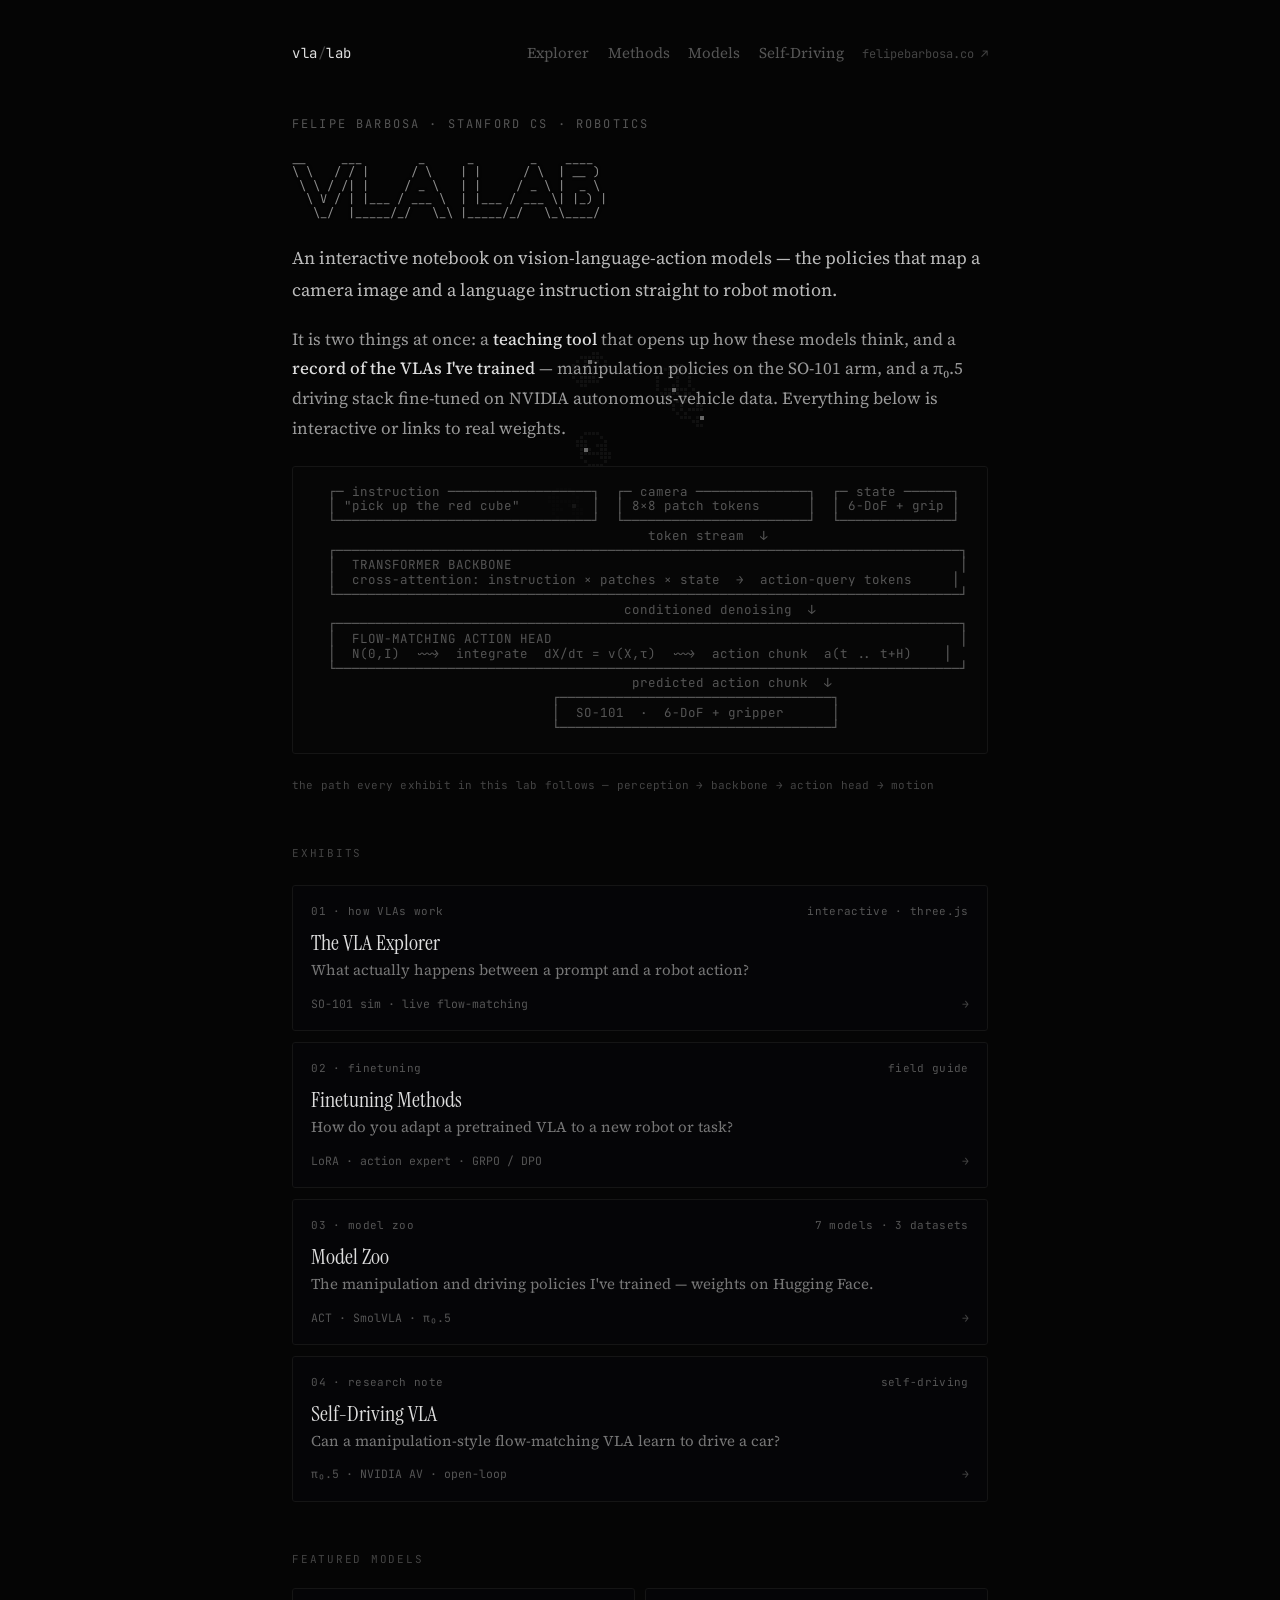
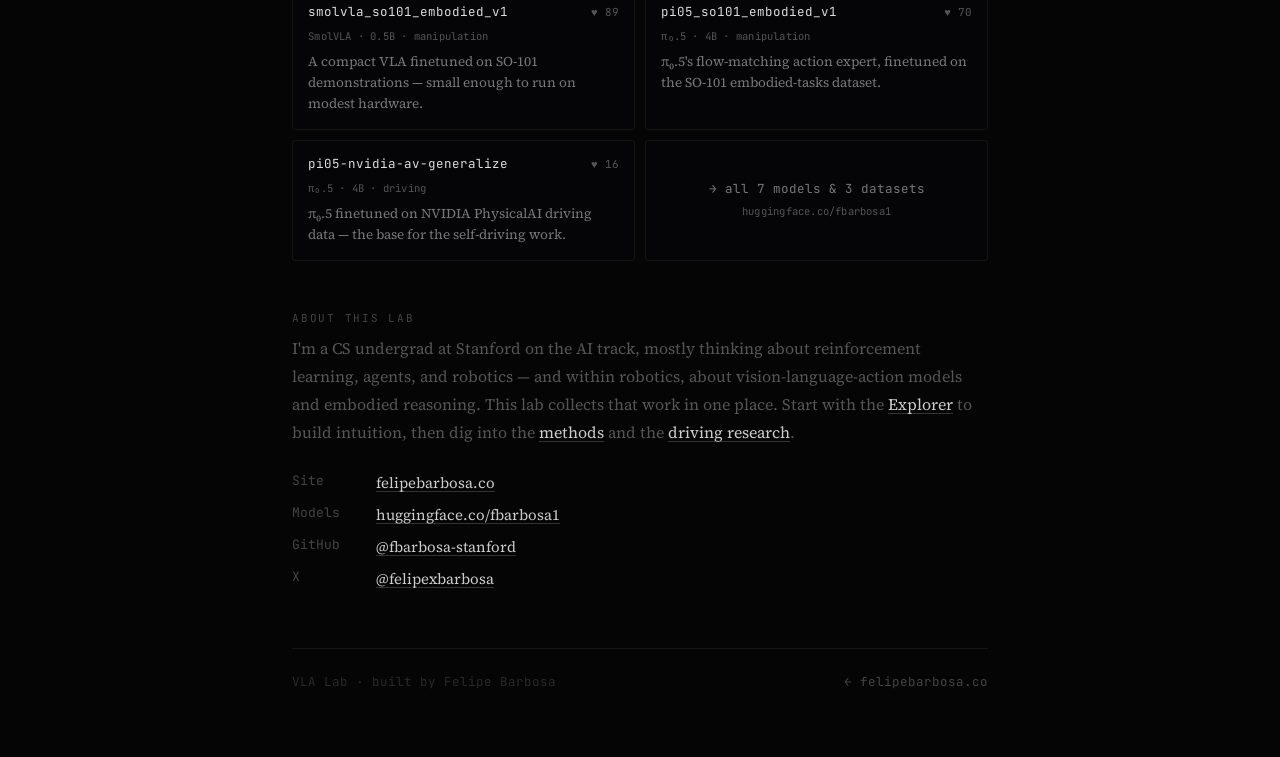
==== index.html @ add1d4a4 "VLA Lab: interactive VLA Explorer, model zoo, and CS submission. Felipe Barbosa — datasets, trained " ====
<!DOCTYPE html>
<html lang="en">
<head>
  <meta charset="UTF-8" />
  <meta name="viewport" content="width=device-width, initial-scale=1.0" />
  <meta name="description" content="VLA Lab — an interactive notebook on vision-language-action models, by Felipe Barbosa." />
  <title>VLA Lab — Felipe Barbosa</title>
  <link rel="icon" type="image/png" href="https://www.felipebarbosa.co/favicon.png" />
  <link rel="preconnect" href="https://fonts.googleapis.com" />
  <link rel="preconnect" href="https://fonts.gstatic.com" crossorigin />
  <link href="https://fonts.googleapis.com/css2?family=Instrument+Serif:ital@0;1&family=Source+Serif+4:ital,opsz,wght@0,8..60,300;0,8..60,400;0,8..60,500;1,8..60,300&family=JetBrains+Mono:wght@400;500&display=swap" rel="stylesheet" />
  <link rel="stylesheet" href="css/lab.css" />
</head>
<body>
<canvas id="bg" aria-hidden="true"></canvas>

<div class="wrap">
  <header class="site-head">
    <a class="brand" href="index.html">vla<b>/</b>lab</a>
    <nav class="site-nav">
      <a href="explorer.html">Explorer</a>
      <a href="methods.html">Methods</a>
      <a href="models.html">Models</a>
      <a href="driving.html">Self-Driving</a>
      <a class="ext" href="https://www.felipebarbosa.co/" target="_blank" rel="noopener">felipebarbosa.co ↗</a>
    </nav>
  </header>

  <main>
    <div class="eyebrow">Felipe Barbosa · Stanford CS · robotics</div>

    <pre class="ascii ascii-hero" aria-label="VLA LAB">
__     ___        _      _        _    ____
\ \   / / |      / \    | |      / \  | __ )
 \ \ / /| |     / _ \   | |     / _ \ |  _ \
  \ V / | |___ / ___ \  | |___ / ___ \| |_) |
   \_/  |_____/_/   \_\ |_____/_/   \_\____/ </pre>

    <p class="lead">An interactive notebook on vision-language-action models — the policies
      that map a camera image and a language instruction straight to robot motion.</p>

    <p>It is two things at once: a <strong>teaching tool</strong> that opens up how these models
      think, and a <strong>record of the VLAs I've trained</strong> — manipulation policies on the
      SO-101 arm, and a π₀.5 driving stack fine-tuned on NVIDIA autonomous-vehicle data. Everything
      below is interactive or links to real weights.</p>

    <pre class="ascii ascii-diagram" aria-label="VLA pipeline">  ┌─ instruction ──────────────────┐  ┌─ camera ──────────────┐  ┌─ state ──────┐
  │ "pick up the red cube"         │  │ 8×8 patch tokens      │  │ 6-DoF + grip │
  └────────────────────────────────┘  └───────────────────────┘  └──────────────┘
                                          token stream  ↓
  ┌──────────────────────────────────────────────────────────────────────────────┐
  │  TRANSFORMER BACKBONE                                                        │
  │  cross-attention: instruction × patches × state  →  action-query tokens     │
  └──────────────────────────────────────────────────────────────────────────────┘
                                       conditioned denoising  ↓
  ┌──────────────────────────────────────────────────────────────────────────────┐
  │  FLOW-MATCHING ACTION HEAD                                                   │
  │  N(0,I)  ~~>  integrate  dX/dτ = v(X,τ)  ~~>  action chunk  a(t .. t+H)    │
  └──────────────────────────────────────────────────────────────────────────────┘
                                        predicted action chunk  ↓
                              ┌──────────────────────────────────┐
                              │  SO-101  ·  6-DoF + gripper      │
                              └──────────────────────────────────┘</pre>
    <div class="ascii-cap">the path every exhibit in this lab follows — perception → backbone → action head → motion</div>

    <div class="section-eyebrow">Exhibits</div>
    <div class="exhibits">
      <a class="exhibit" href="explorer.html">
        <div class="exhibit-top"><span>01 · how VLAs work</span><span>interactive · three.js</span></div>
        <div class="exhibit-title">The VLA Explorer</div>
        <div class="exhibit-q">What actually happens between a prompt and a robot action?</div>
        <div class="exhibit-meta"><span>SO-101 sim · live flow-matching</span><span class="arrow">→</span></div>
      </a>
      <a class="exhibit" href="methods.html">
        <div class="exhibit-top"><span>02 · finetuning</span><span>field guide</span></div>
        <div class="exhibit-title">Finetuning Methods</div>
        <div class="exhibit-q">How do you adapt a pretrained VLA to a new robot or task?</div>
        <div class="exhibit-meta"><span>LoRA · action expert · GRPO / DPO</span><span class="arrow">→</span></div>
      </a>
      <a class="exhibit" href="models.html">
        <div class="exhibit-top"><span>03 · model zoo</span><span>7 models · 3 datasets</span></div>
        <div class="exhibit-title">Model Zoo</div>
        <div class="exhibit-q">The manipulation and driving policies I've trained — weights on Hugging Face.</div>
        <div class="exhibit-meta"><span>ACT · SmolVLA · π₀.5</span><span class="arrow">→</span></div>
      </a>
      <a class="exhibit" href="driving.html">
        <div class="exhibit-top"><span>04 · research note</span><span>self-driving</span></div>
        <div class="exhibit-title">Self-Driving VLA</div>
        <div class="exhibit-q">Can a manipulation-style flow-matching VLA learn to drive a car?</div>
        <div class="exhibit-meta"><span>π₀.5 · NVIDIA AV · open-loop</span><span class="arrow">→</span></div>
      </a>
    </div>

    <div class="section-eyebrow">Featured models</div>
    <div class="models-grid">
      <a class="model" href="https://huggingface.co/fbarbosa1/smolvla_so101_embodied_v1" target="_blank" rel="noopener">
        <div class="model-head"><span class="model-name">smolvla_so101_embodied_v1</span><span class="model-stat">♥ 89</span></div>
        <div class="model-tags">SmolVLA · 0.5B · manipulation</div>
        <div class="model-desc">A compact VLA finetuned on SO-101 demonstrations — small enough to run on modest hardware.</div>
      </a>
      <a class="model" href="https://huggingface.co/fbarbosa1/pi05_so101_embodied_v1" target="_blank" rel="noopener">
        <div class="model-head"><span class="model-name">pi05_so101_embodied_v1</span><span class="model-stat">♥ 70</span></div>
        <div class="model-tags">π₀.5 · 4B · manipulation</div>
        <div class="model-desc">π₀.5's flow-matching action expert, finetuned on the SO-101 embodied-tasks dataset.</div>
      </a>
      <a class="model" href="https://huggingface.co/fbarbosa1/pi05-nvidia-av-generalize-012000" target="_blank" rel="noopener">
        <div class="model-head"><span class="model-name">pi05-nvidia-av-generalize</span><span class="model-stat">♥ 16</span></div>
        <div class="model-tags">π₀.5 · 4B · driving</div>
        <div class="model-desc">π₀.5 finetuned on NVIDIA PhysicalAI driving data — the base for the self-driving work.</div>
      </a>
      <a class="model" href="https://huggingface.co/fbarbosa1" target="_blank" rel="noopener" style="justify-content:center;align-items:center;text-align:center;">
        <div class="model-name" style="color:var(--c777)">→ all 7 models &amp; 3 datasets</div>
        <div class="model-tags" style="margin:.3rem 0 0">huggingface.co/fbarbosa1</div>
      </a>
    </div>

    <div class="section-eyebrow">About this lab</div>
    <p class="muted" style="font-size:16px">
      I'm a CS undergrad at Stanford on the AI track, mostly thinking about reinforcement learning,
      agents, and robotics — and within robotics, about vision-language-action models and embodied
      reasoning. This lab collects that work in one place. Start with the
      <a href="explorer.html">Explorer</a> to build intuition, then dig into the
      <a href="methods.html">methods</a> and the <a href="driving.html">driving research</a>.
    </p>

    <ul class="links" style="margin-top:1.5rem">
      <li><span class="label">Site</span> <a href="https://www.felipebarbosa.co/" target="_blank" rel="noopener">felipebarbosa.co</a></li>
      <li><span class="label">Models</span> <a href="https://huggingface.co/fbarbosa1" target="_blank" rel="noopener">huggingface.co/fbarbosa1</a></li>
      <li><span class="label">GitHub</span> <a href="https://github.com/fbarbosa-stanford" target="_blank" rel="noopener">@fbarbosa-stanford</a></li>
      <li><span class="label">X</span> <a href="https://x.com/felipexbarbosa" target="_blank" rel="noopener">@felipexbarbosa</a></li>
    </ul>
  </main>

  <footer class="site-foot">
    <span>VLA Lab · built by Felipe Barbosa</span>
    <span><a href="https://www.felipebarbosa.co/" target="_blank" rel="noopener">← felipebarbosa.co</a></span>
  </footer>
</div>

<script src="js/background.js"></script>
</body>
</html>
---- css/lab.css ----
/* VLA Lab — editorial pages */
@import url('components.css');

/* Legacy aliases → shared components */
.wrap,
.c-wrap {
  position: relative;
  z-index: 1;
  max-width: var(--content);
  margin: 0 auto;
  padding: 2.5rem 2rem 4rem;
}

.site-head,
.c-site-head {
  display: flex;
  align-items: baseline;
  justify-content: space-between;
  gap: 1.5rem;
  flex-wrap: wrap;
  margin-bottom: 3rem;
}
.brand,
.c-brand {
  font-family: var(--mono);
  font-size: 14px;
  letter-spacing: 0.04em;
  color: var(--bright);
  text-decoration: none;
}
.brand:hover,
.c-brand:hover {
  color: #fff;
}
.brand b,
.c-brand b {
  color: var(--c444);
  font-weight: 400;
}
.site-nav,
.c-site-nav {
  display: flex;
  gap: 1.15rem;
  flex-wrap: wrap;
  align-items: baseline;
}
.site-nav a,
.c-site-nav a {
  font-family: var(--serif);
  color: var(--c555);
  text-decoration: none;
  font-size: 15px;
  transition: color 0.15s;
}
.site-nav a:hover,
.c-site-nav a:hover {
  color: var(--bbb);
}
.site-nav a.active,
.c-site-nav a.active {
  color: var(--bright);
}
.site-nav a.ext,
.c-site-nav a.ext {
  font-family: var(--mono);
  font-size: 12px;
  color: var(--c444);
}
.site-nav a.ext:hover,
.c-site-nav a.ext:hover {
  color: var(--c777);
}

.eyebrow,
.c-eyebrow {
  font-family: var(--mono);
  font-size: 12px;
  letter-spacing: 0.18em;
  text-transform: uppercase;
  color: var(--c555);
  margin-bottom: 1.1rem;
}
.section-eyebrow,
.c-section-eyebrow {
  font-family: var(--mono);
  font-size: 11px;
  letter-spacing: 0.16em;
  text-transform: uppercase;
  color: var(--c444);
  margin: 3rem 0 0.4rem;
}
.lead,
.c-lead {
  font-size: 18px;
  color: var(--bbb);
  margin-bottom: 1.2rem;
}
.muted,
.c-muted {
  color: var(--c555);
}

.site-foot,
.c-site-foot {
  margin-top: 3.5rem;
  padding-top: 1.4rem;
  border-top: 1px solid var(--line);
  font-size: 12.5px;
  color: var(--c2a);
  display: flex;
  justify-content: space-between;
  flex-wrap: wrap;
  gap: 1rem;
  font-family: var(--mono);
}
.site-foot a,
.c-site-foot a {
  color: var(--c444);
  text-decoration: none;
}
.site-foot a:hover,
.c-site-foot a:hover {
  color: var(--c777);
}

.links,
.c-links {
  list-style: none;
  display: flex;
  flex-direction: column;
  gap: 0.35rem;
  font-size: 15px;
}
.links li,
.c-links li {
  display: flex;
  gap: 0.75rem;
}
.links .label,
.c-links .label {
  color: var(--c444);
  min-width: 72px;
  font-family: var(--mono);
  font-size: 13px;
}

.tag,
.c-tag {
  font-family: var(--mono);
  font-size: 11px;
  color: var(--c555);
  border: 1px solid var(--line);
  border-radius: var(--radius);
  padding: 1px 6px;
  white-space: nowrap;
}
.pill-row {
  display: flex;
  flex-wrap: wrap;
  gap: 0.4rem;
  margin: 0.6rem 0 1rem;
}
.backlink {
  font-family: var(--mono);
  font-size: 12px;
  color: var(--c444);
  text-decoration: none;
}
.backlink:hover {
  color: var(--c777);
}

/* ---------- ASCII ---------- */
.ascii {
  font-family: var(--mono);
  white-space: pre;
  color: var(--c555);
  line-height: 1.18;
  overflow-x: auto;
}
.ascii::-webkit-scrollbar {
  display: none;
}
.ascii-hero {
  color: #8c8c8c;
  font-size: clamp(6.5px, 1.55vw, 12px);
  line-height: 1.12;
  margin-bottom: 1.4rem;
  text-shadow: 0 0 3px #050505, 0 1px 2px #050505;
}
.ascii-diagram {
  font-size: 12.5px;
  color: var(--c555);
  border: 1px solid var(--line);
  border-radius: var(--radius);
  padding: 1.1rem 1.2rem;
  margin: 1.4rem 0;
  background: var(--surface-inset);
}
.ascii-diagram .hl {
  color: var(--bbb);
}
.ascii-diagram .dim {
  color: var(--c333);
}
.ascii-cap {
  font-family: var(--mono);
  font-size: 11px;
  color: var(--c444);
  margin-top: 0.55rem;
  letter-spacing: 0.02em;
}
.rule {
  font-family: var(--mono);
  color: var(--line);
  white-space: pre;
  overflow: hidden;
  margin: 2.5rem 0;
  font-size: 13px;
  user-select: none;
  height: 1.2em;
}

ul.prose-list {
  list-style: none;
  margin: 0.4rem 0 1rem;
}
ul.prose-list li {
  font-size: 16px;
  color: var(--c777);
  padding-left: 1.1em;
  position: relative;
  margin-bottom: 0.35rem;
  line-height: 1.65;
}
ul.prose-list li::before {
  content: '–';
  position: absolute;
  left: 0;
  color: var(--c333);
}

/* ---------- exhibit cards ---------- */
.exhibits {
  display: grid;
  gap: 0.7rem;
  margin: 1.4rem 0;
}
.exhibit {
  display: block;
  border: 1px solid var(--line);
  border-radius: var(--radius);
  padding: 1rem 1.15rem;
  text-decoration: none;
  background: var(--surface);
  transition: border-color 0.18s, background 0.18s;
}
.exhibit:hover {
  border-color: var(--c333);
  background: var(--surface-hover);
}
.exhibit-top {
  display: flex;
  justify-content: space-between;
  align-items: center;
  font-family: var(--mono);
  font-size: 11px;
  color: var(--c555);
  margin-bottom: 0.55rem;
  letter-spacing: 0.03em;
}
.exhibit-title {
  font-family: var(--display);
  font-size: 22px;
  color: var(--ddd);
  margin-bottom: 0.1rem;
  transition: color 0.18s;
  line-height: 1.15;
}
.exhibit:hover .exhibit-title {
  color: #fff;
}
.exhibit-q {
  font-size: 15px;
  color: var(--c777);
  margin-bottom: 0.65rem;
}
.exhibit-meta {
  display: flex;
  justify-content: space-between;
  align-items: center;
  font-family: var(--mono);
  font-size: 11.5px;
  color: var(--c555);
}
.exhibit-meta .arrow {
  color: var(--c444);
  transition: transform 0.18s, color 0.18s;
}
.exhibit:hover .exhibit-meta .arrow {
  color: var(--bbb);
  transform: translateX(3px);
}

/* ---------- model cards ---------- */
.models-grid {
  display: grid;
  grid-template-columns: 1fr 1fr;
  gap: 0.65rem;
  margin: 1.2rem 0;
}
.model {
  display: flex;
  flex-direction: column;
  border: 1px solid var(--line);
  border-radius: var(--radius);
  padding: 0.85rem 0.95rem;
  text-decoration: none;
  background: var(--surface);
  transition: border-color 0.18s, background 0.18s;
}
.model:hover {
  border-color: var(--c333);
  background: var(--surface-hover);
}
.model-head {
  display: flex;
  justify-content: space-between;
  align-items: baseline;
  gap: 0.5rem;
  margin-bottom: 0.3rem;
}
.model-name {
  font-family: var(--mono);
  font-size: 12.5px;
  color: var(--ddd);
  word-break: break-word;
  line-height: 1.3;
}
.model:hover .model-name {
  color: #fff;
}
.model-stat {
  font-family: var(--mono);
  font-size: 11px;
  color: var(--c555);
  white-space: nowrap;
}
.model-tags {
  font-family: var(--mono);
  font-size: 10.5px;
  color: var(--c555);
  margin-bottom: 0.45rem;
  letter-spacing: 0.02em;
}
.model-desc {
  font-size: 13.5px;
  color: var(--c777);
  line-height: 1.55;
}
.zoo-group {
  font-family: var(--mono);
  font-size: 11px;
  letter-spacing: 0.14em;
  text-transform: uppercase;
  color: var(--c444);
  margin: 2rem 0 0.2rem;
}

.kv {
  display: grid;
  grid-template-columns: 130px 1fr;
  gap: 0.3rem 1rem;
  font-size: 14px;
  margin: 1rem 0;
}
.kv dt {
  font-family: var(--mono);
  font-size: 12px;
  color: var(--c555);
}
.kv dd {
  color: var(--c777);
}

/* ---------- driving rollout ---------- */
.driving-rollout {
  margin: 1.4rem 0 1.8rem;
  border: 1px solid var(--line);
  border-radius: var(--radius);
  background: var(--surface-inset);
  padding: 1rem 1.05rem 1.05rem;
}
.rollout-head {
  display: flex;
  justify-content: space-between;
  align-items: flex-start;
  gap: 1rem;
  flex-wrap: wrap;
  margin-bottom: 0.85rem;
}
.rollout-k {
  font-family: var(--mono);
  font-size: 10.5px;
  letter-spacing: 0.14em;
  text-transform: uppercase;
  color: var(--c444);
  margin-bottom: 0.25rem;
}
.rollout-title {
  font-family: var(--display);
  font-size: 22px;
  line-height: 1.15;
  color: var(--bright);
}
.rollout-metrics {
  display: flex;
  flex-wrap: wrap;
  gap: 0.4rem;
  justify-content: flex-end;
}
.metric {
  font-family: var(--mono);
  font-size: 11px;
  color: var(--c777);
  border: 1px solid var(--line);
  background: #050505;
  border-radius: var(--radius);
  padding: 0.35rem 0.55rem;
  white-space: nowrap;
}
.metric b {
  color: var(--bbb);
  font-weight: 500;
}
.rollout-grid {
  display: grid;
  grid-template-columns: repeat(3, minmax(0, 1fr));
  gap: 0.65rem;
}
.rollout-panel {
  border: 1px solid var(--line);
  border-radius: var(--radius);
  background: #050505;
  padding: 0.8rem;
}
.rollout-mini {
  font-family: var(--mono);
  font-size: 10px;
  letter-spacing: 0.1em;
  text-transform: uppercase;
  color: var(--c555);
  margin-bottom: 0.45rem;
}
.rollout-ascii {
  font-size: 11px;
  line-height: 1.3;
  color: var(--bbb);
  margin: 0;
  overflow: hidden;
}
.rollout-video {
  width: 100%;
  display: block;
  aspect-ratio: 1 / 1;
  object-fit: cover;
  background: #050505;
  border: 1px solid var(--line);
  border-radius: var(--radius);
}
.rollout-note {
  margin-top: 0.45rem;
  font-family: var(--mono);
  font-size: 10px;
  line-height: 1.45;
  color: var(--c555);
  text-transform: uppercase;
  letter-spacing: 0.08em;
}
.metric.bad {
  color: #d8a0a0;
  border-color: #4a2a2a;
}
.metric.bad b {
  color: #e8b4b4;
}
.failure-table {
  width: 100%;
  border-collapse: collapse;
  margin: 0.6rem 0 0;
  font-size: 13px;
}
.failure-table th,
.failure-table td {
  border: 1px solid var(--line);
  padding: 0.45rem 0.55rem;
  text-align: left;
  vertical-align: top;
}
.failure-table th {
  font-family: var(--mono);
  font-size: 10px;
  letter-spacing: 0.08em;
  text-transform: uppercase;
  color: var(--c555);
  background: #050505;
}
.failure-table td {
  color: var(--c777);
}
.failure-table tr.highlight td {
  color: #e8b4b4;
}
.failure-text {
  margin: 0;
  font-size: 14px;
  line-height: 1.6;
  color: var(--c777);
}
.failure-text + .failure-text {
  margin-top: 0.75rem;
}
.zoo-failure-link {
  display: inline-block;
  margin-top: 0.55rem;
  font-family: var(--mono);
  font-size: 11px;
  color: var(--c555);
  text-decoration: none;
}
.zoo-failure-link:hover {
  color: var(--bbb);
}

@media (max-width: 680px) {
  .wrap,
  .c-wrap {
    padding: 2rem 1.25rem 3rem;
  }
  h1 {
    font-size: 31px;
  }
  h2 {
    font-size: 24px;
  }
  .models-grid {
    grid-template-columns: 1fr;
  }
  .kv {
    grid-template-columns: 1fr;
    gap: 0.1rem 0;
  }
  .kv dd {
    margin-bottom: 0.5rem;
  }
  .rollout-grid {
    grid-template-columns: 1fr;
  }
  .rollout-title {
    font-size: 19px;
  }
}
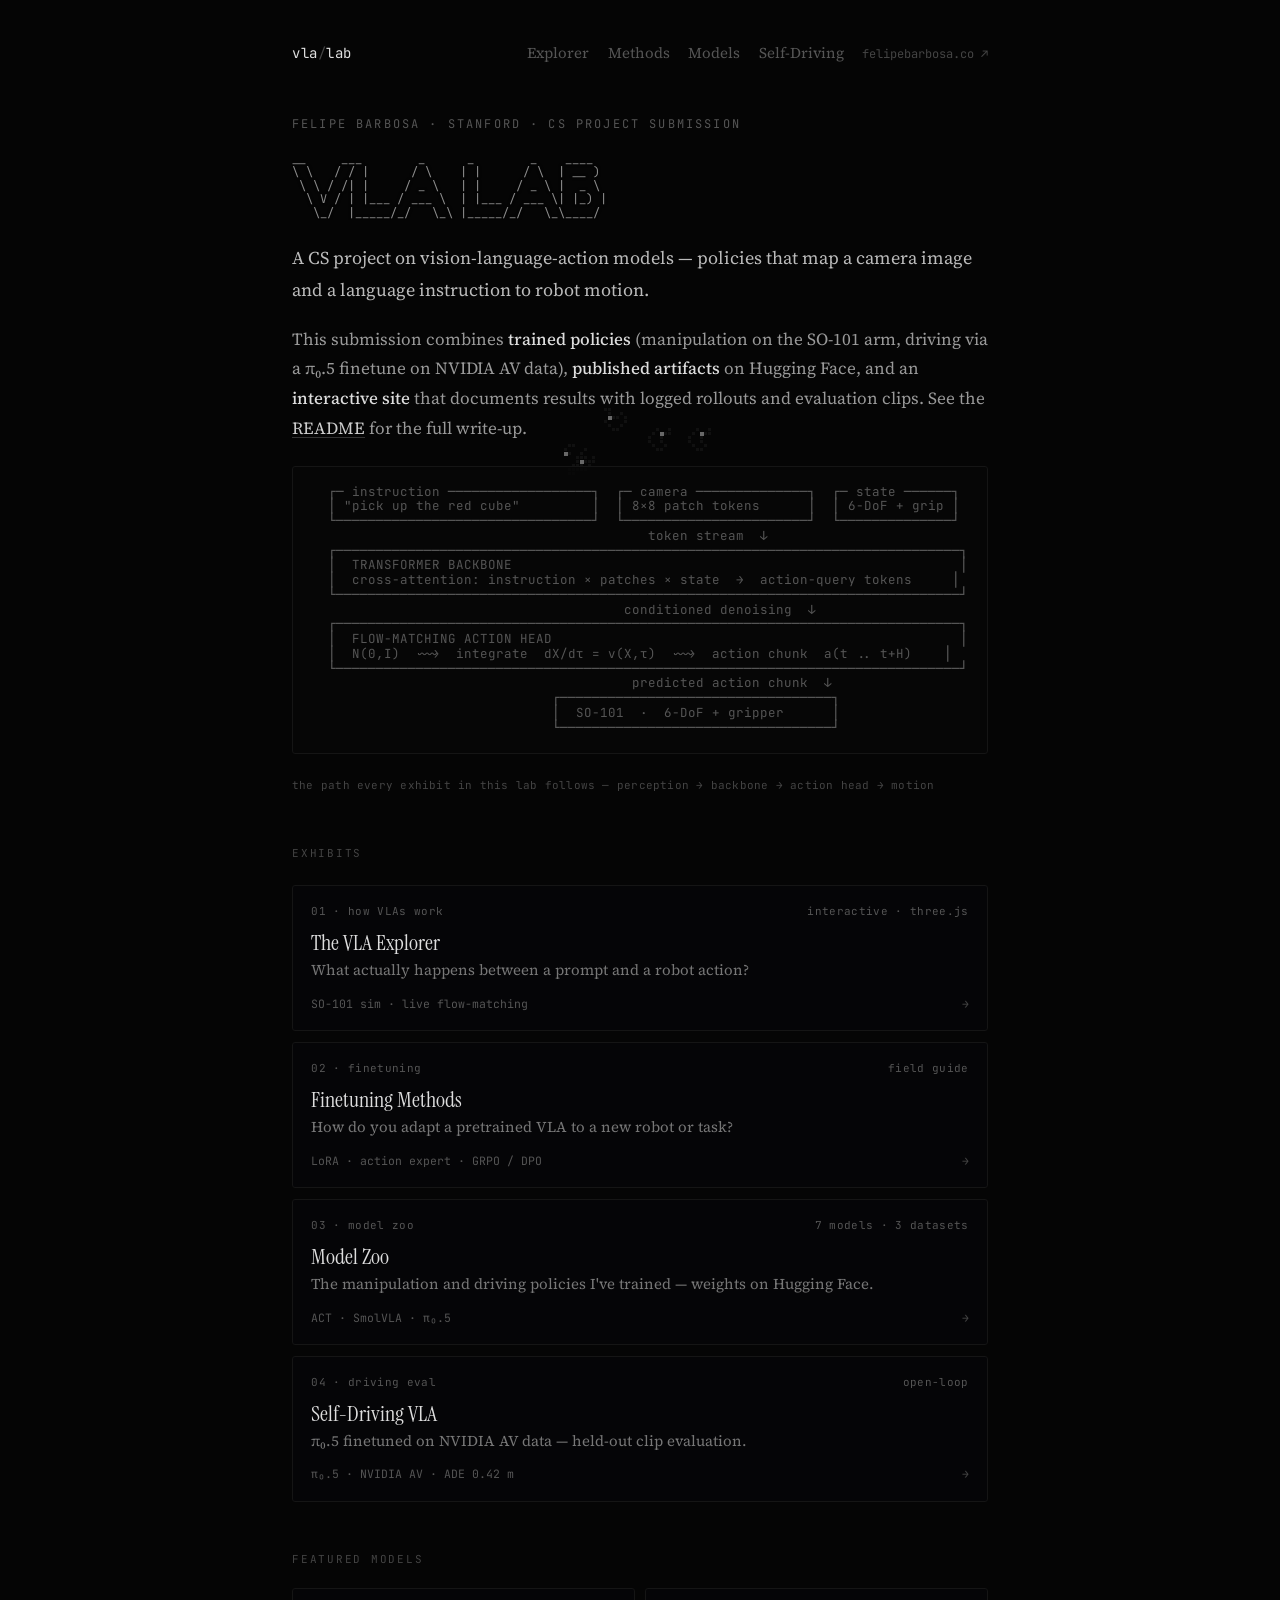
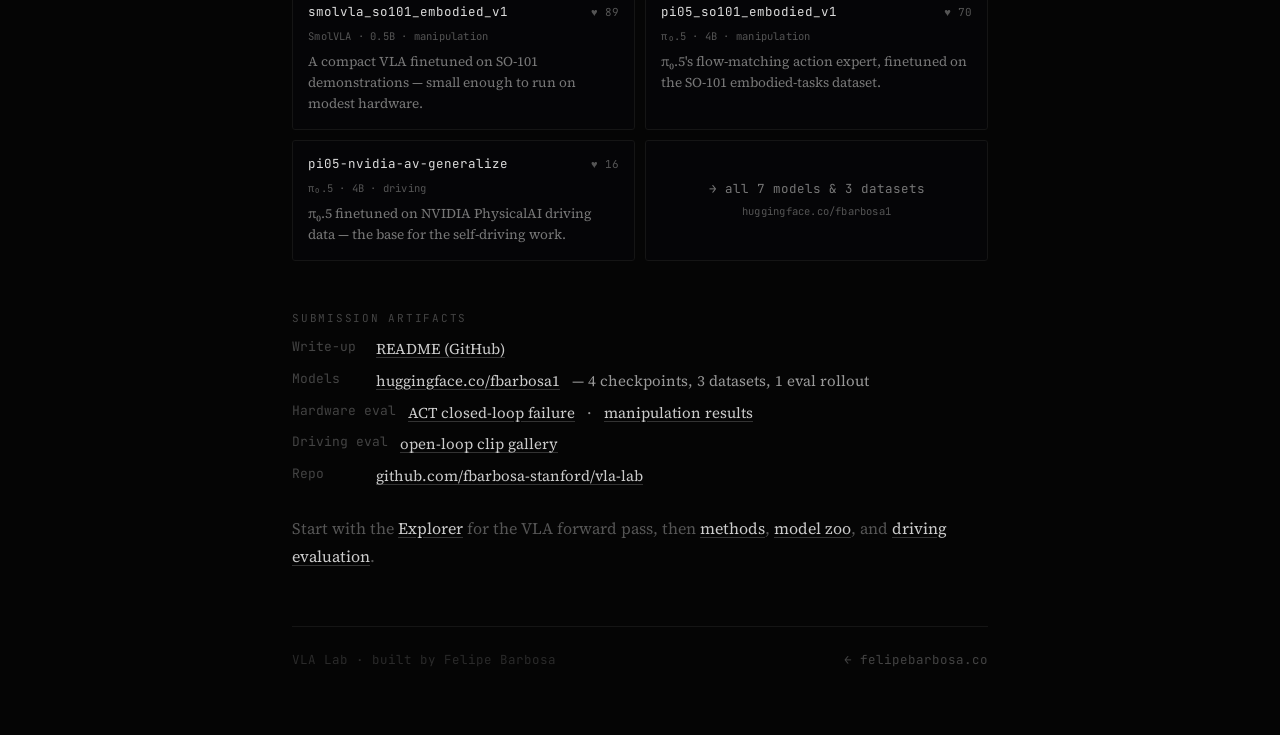
==== commit 316ba062: "Polish submission: rewrite README and align site copy. Reframe the repo as a CS project deliverable " ====
--- a/index.html
+++ b/index.html
@@ -3,8 +3,8 @@
 <head>
   <meta charset="UTF-8" />
   <meta name="viewport" content="width=device-width, initial-scale=1.0" />
-  <meta name="description" content="VLA Lab — an interactive notebook on vision-language-action models, by Felipe Barbosa." />
-  <title>VLA Lab — Felipe Barbosa</title>
+  <meta name="description" content="VLA Lab — CS project submission: trained VLAs on SO-101 hardware and NVIDIA AV data, with interactive documentation and Hugging Face artifacts." />
+  <title>VLA Lab — CS Project · Felipe Barbosa</title>
   <link rel="icon" type="image/png" href="https://www.felipebarbosa.co/favicon.png" />
   <link rel="preconnect" href="https://fonts.googleapis.com" />
   <link rel="preconnect" href="https://fonts.gstatic.com" crossorigin />
@@ -27,7 +27,7 @@
   </header>
 
   <main>
-    <div class="eyebrow">Felipe Barbosa · Stanford CS · robotics</div>
+    <div class="eyebrow">Felipe Barbosa · Stanford · CS project submission</div>
 
     <pre class="ascii ascii-hero" aria-label="VLA LAB">
 __     ___        _      _        _    ____
@@ -36,13 +36,14 @@
   \ V / | |___ / ___ \  | |___ / ___ \| |_) |
    \_/  |_____/_/   \_\ |_____/_/   \_\____/ </pre>
 
-    <p class="lead">An interactive notebook on vision-language-action models — the policies
-      that map a camera image and a language instruction straight to robot motion.</p>
+    <p class="lead">A CS project on vision-language-action models — policies that map a camera
+      image and a language instruction to robot motion.</p>
 
-    <p>It is two things at once: a <strong>teaching tool</strong> that opens up how these models
-      think, and a <strong>record of the VLAs I've trained</strong> — manipulation policies on the
-      SO-101 arm, and a π₀.5 driving stack fine-tuned on NVIDIA autonomous-vehicle data. Everything
-      below is interactive or links to real weights.</p>
+    <p>This submission combines <strong>trained policies</strong> (manipulation on the SO-101 arm,
+      driving via a π₀.5 finetune on NVIDIA AV data), <strong>published artifacts</strong> on
+      Hugging Face, and an <strong>interactive site</strong> that documents results with logged
+      rollouts and evaluation clips. See the <a href="https://github.com/fbarbosa-stanford/vla-lab#readme">README</a>
+      for the full write-up.</p>
 
     <pre class="ascii ascii-diagram" aria-label="VLA pipeline">  ┌─ instruction ──────────────────┐  ┌─ camera ──────────────┐  ┌─ state ──────┐
   │ "pick up the red cube"         │  │ 8×8 patch tokens      │  │ 6-DoF + grip │
@@ -84,10 +85,10 @@
         <div class="exhibit-meta"><span>ACT · SmolVLA · π₀.5</span><span class="arrow">→</span></div>
       </a>
       <a class="exhibit" href="driving.html">
-        <div class="exhibit-top"><span>04 · research note</span><span>self-driving</span></div>
+        <div class="exhibit-top"><span>04 · driving eval</span><span>open-loop</span></div>
         <div class="exhibit-title">Self-Driving VLA</div>
-        <div class="exhibit-q">Can a manipulation-style flow-matching VLA learn to drive a car?</div>
-        <div class="exhibit-meta"><span>π₀.5 · NVIDIA AV · open-loop</span><span class="arrow">→</span></div>
+        <div class="exhibit-q">π₀.5 finetuned on NVIDIA AV data — held-out clip evaluation.</div>
+        <div class="exhibit-meta"><span>π₀.5 · NVIDIA AV · ADE 0.42 m</span><span class="arrow">→</span></div>
       </a>
     </div>
 
@@ -114,21 +115,20 @@
       </a>
     </div>
 
-    <div class="section-eyebrow">About this lab</div>
-    <p class="muted" style="font-size:16px">
-      I'm a CS undergrad at Stanford on the AI track, mostly thinking about reinforcement learning,
-      agents, and robotics — and within robotics, about vision-language-action models and embodied
-      reasoning. This lab collects that work in one place. Start with the
-      <a href="explorer.html">Explorer</a> to build intuition, then dig into the
-      <a href="methods.html">methods</a> and the <a href="driving.html">driving research</a>.
+    <div class="section-eyebrow">Submission artifacts</div>
+    <ul class="links" style="margin-top:.5rem">
+      <li><span class="label">Write-up</span> <a href="https://github.com/fbarbosa-stanford/vla-lab#readme" target="_blank" rel="noopener">README (GitHub)</a></li>
+      <li><span class="label">Models</span> <a href="https://huggingface.co/fbarbosa1" target="_blank" rel="noopener">huggingface.co/fbarbosa1</a> — 4 checkpoints, 3 datasets, 1 eval rollout</li>
+      <li><span class="label">Hardware eval</span> <a href="models.html#fail-act">ACT closed-loop failure</a> · <a href="models.html">manipulation results</a></li>
+      <li><span class="label">Driving eval</span> <a href="driving.html">open-loop clip gallery</a></li>
+      <li><span class="label">Repo</span> <a href="https://github.com/fbarbosa-stanford/vla-lab" target="_blank" rel="noopener">github.com/fbarbosa-stanford/vla-lab</a></li>
+    </ul>
+
+    <p class="muted" style="font-size:16px;margin-top:1.5rem">
+      Start with the <a href="explorer.html">Explorer</a> for the VLA forward pass, then
+      <a href="methods.html">methods</a>, <a href="models.html">model zoo</a>, and
+      <a href="driving.html">driving evaluation</a>.
     </p>
-
-    <ul class="links" style="margin-top:1.5rem">
-      <li><span class="label">Site</span> <a href="https://www.felipebarbosa.co/" target="_blank" rel="noopener">felipebarbosa.co</a></li>
-      <li><span class="label">Models</span> <a href="https://huggingface.co/fbarbosa1" target="_blank" rel="noopener">huggingface.co/fbarbosa1</a></li>
-      <li><span class="label">GitHub</span> <a href="https://github.com/fbarbosa-stanford" target="_blank" rel="noopener">@fbarbosa-stanford</a></li>
-      <li><span class="label">X</span> <a href="https://x.com/felipexbarbosa" target="_blank" rel="noopener">@felipexbarbosa</a></li>
-    </ul>
   </main>
 
   <footer class="site-foot">
